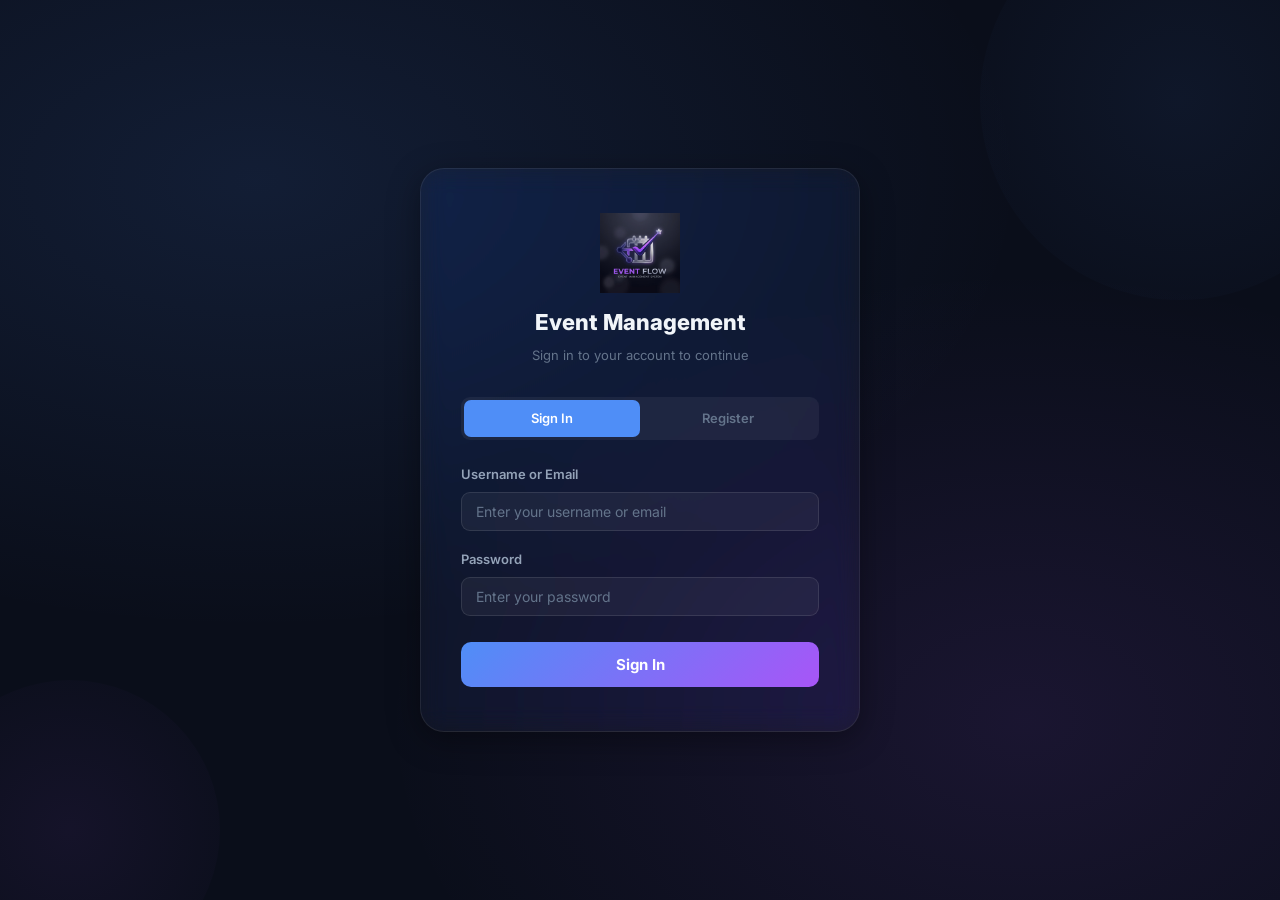
==== login.html @ 83a41660 "Initial commit: Event Management System with Flask backend, MongoDB integration, and responsive admi" ====
<!DOCTYPE html>
<html lang="en">
<head>
  <meta charset="UTF-8" />
  <meta name="viewport" content="width=device-width, initial-scale=1.0" />
  <title>Login — Event Management System</title>
  <meta name="description" content="Login to the Event Management System. Manage events, registrations, departments and more." />
  <link rel="stylesheet" href="/css/style.css" />
</head>
<body>

<div class="login-page">
  <div class="login-bg"></div>

  <!-- Animated orbs -->
  <div style="position:absolute;width:400px;height:400px;border-radius:50%;background:radial-gradient(circle,rgba(79,142,247,0.07),transparent);top:-100px;right:-100px;animation:pulse 4s ease-in-out infinite;"></div>
  <div style="position:absolute;width:300px;height:300px;border-radius:50%;background:radial-gradient(circle,rgba(168,85,247,0.07),transparent);bottom:-80px;left:-80px;animation:pulse 5s ease-in-out infinite 1s;"></div>

  <div class="login-card glass animate-slide">
    <div class="login-logo">
      <div class="logo-big floating">
        <img src="/assets/images/logo.png" alt="EMS Logo">
      </div>
      <h1>Event Management</h1>
      <p>Sign in to your account to continue</p>
    </div>

    <!-- Tabs -->
    <div class="login-tabs">
      <div class="login-tab active" id="tabLogin" onclick="switchTab('login')">Sign In</div>
      <div class="login-tab" id="tabRegister" onclick="switchTab('register')">Register</div>
    </div>

    <!-- LOGIN FORM -->
    <form id="loginForm" onsubmit="handleLogin(event)">
      <div class="form-group">
        <label class="form-label">Username or Email</label>
        <input type="text" id="loginUsername" class="form-control" placeholder="Enter your username or email" required />
      </div>
      <div class="form-group">
        <label class="form-label">Password</label>
        <input type="password" id="loginPassword" class="form-control" placeholder="Enter your password" required />
      </div>
      <button type="submit" class="login-btn" id="loginBtn">Sign In</button>

    </form>

    <!-- REGISTER FORM (hidden by default) -->
    <form id="registerForm" style="display:none;" onsubmit="handleRegister(event)">
      <div class="form-group">
        <label class="form-label">Full Name</label>
        <input type="text" id="regName" class="form-control" placeholder="Your full name" required />
      </div>
      <div class="form-row">
        <div class="form-group" style="margin-bottom:0;">
          <label class="form-label">Username</label>
          <input type="text" id="regUsername" class="form-control" placeholder="Choose a username" required />
        </div>
        <div class="form-group" style="margin-bottom:0;">
          <label class="form-label">Email</label>
          <input type="email" id="regEmail" class="form-control" placeholder="your@email.com" required />
        </div>
      </div>
      <div class="form-group" style="margin-top:18px;">
        <label class="form-label">Password</label>
        <input type="password" id="regPassword" class="form-control" placeholder="Create a password" required />
      </div>
      <div class="form-group">
        <label class="form-label">Account Type</label>
        <select id="regRole" class="form-control">
          <option value="student">Student</option>
          <option value="participant">Participant</option>
        </select>
      </div>
      <button type="submit" class="login-btn" id="registerBtn">Create Account</button>
    </form>
  </div>
</div>

<style>
@keyframes pulse { 0%,100%{transform:scale(1);opacity:0.6} 50%{transform:scale(1.1);opacity:0.9} }
</style>

<script src="/js/api.js"></script>
<script src="/js/auth.js"></script>
<script src="/js/sidebar.js"></script>
<script>
  // Redirect if already logged in
  (async () => {
    const res = await API.session();
    if (res.logged_in) {
      window.location.href = Auth.getDashboardPath(res.user.role);
    }
  })();

  function switchTab(tab) {
    const isLogin = tab === 'login';
    document.getElementById('loginForm').style.display    = isLogin ? 'block' : 'none';
    document.getElementById('registerForm').style.display = isLogin ? 'none' : 'block';
    document.getElementById('tabLogin').classList.toggle('active', isLogin);
    document.getElementById('tabRegister').classList.toggle('active', !isLogin);
  }


  async function handleLogin(e) {
    e.preventDefault();
    const btn = document.getElementById('loginBtn');
    btn.innerHTML = '<span class="loading-spinner"></span> Signing in…';
    btn.disabled = true;

    const res = await Auth.login(
      document.getElementById('loginUsername').value.trim(),
      document.getElementById('loginPassword').value
    );

    if (res.success) {
      Toast.success('Welcome back, ' + res.user.name + '!');
      setTimeout(() => {
        window.location.href = Auth.getDashboardPath(res.user.role);
      }, 600);
    } else {
      Toast.error(res.message || 'Login failed.');
      btn.innerHTML = 'Sign In';
      btn.disabled = false;
    }
  }

  async function handleRegister(e) {
    e.preventDefault();
    const btn = document.getElementById('registerBtn');
    btn.innerHTML = '<span class="loading-spinner"></span> Creating…';
    btn.disabled = true;

    const res = await API.register({
      name:     document.getElementById('regName').value.trim(),
      username: document.getElementById('regUsername').value.trim(),
      email:    document.getElementById('regEmail').value.trim(),
      password: document.getElementById('regPassword').value,
      role:     document.getElementById('regRole').value,
    });

    if (res.success) {
      Toast.success('Account created! Please log in.');
      setTimeout(() => switchTab('login'), 1200);
    } else {
      Toast.error(res.message || 'Registration failed.');
    }
    btn.innerHTML = 'Create Account';
    btn.disabled = false;
  }
</script>
</body>
</html>
---- css/style.css ----
/* =========================================
   Event Management System — Global Styles
   Premium Dark Glassmorphism Theme
   ========================================= */

@import url('https://fonts.googleapis.com/css2?family=Inter:wght@300;400;500;600;700;800&display=swap');

/* ========== CSS VARIABLES ========== */
:root {
  --bg-primary:       #0a0e1a;
  --bg-secondary:     #0f1525;
  --bg-card:          rgba(255,255,255,0.05);
  --bg-card-hover:    rgba(255,255,255,0.09);
  --glass-border:     rgba(255,255,255,0.10);
  --glass-shadow:     0 8px 32px rgba(0,0,0,0.4);

  --accent-blue:      #4f8ef7;
  --accent-purple:    #a855f7;
  --accent-green:     #22c55e;
  --accent-orange:    #f97316;
  --accent-red:       #ef4444;
  --accent-cyan:      #06b6d4;
  --accent-pink:      #ec4899;

  --text-primary:     #f1f5f9;
  --text-secondary:   #94a3b8;
  --text-muted:       #64748b;

  --sidebar-width:    260px;
  --navbar-height:    64px;

  --border-radius:    12px;
  --border-radius-lg: 20px;
  --transition:       all 0.25s cubic-bezier(0.4, 0, 0.2, 1);
}

/* ========== RESET ========== */
*, *::before, *::after { box-sizing: border-box; margin: 0; padding: 0; }
html { scroll-behavior: smooth; }
body {
  font-family: 'Inter', -apple-system, sans-serif;
  background: var(--bg-primary);
  color: var(--text-primary);
  min-height: 100vh;
  line-height: 1.6;
  overflow-x: hidden;
}
a { text-decoration: none; color: inherit; }
img { max-width: 100%; }
ul { list-style: none; }
input, textarea, select, button { font-family: inherit; }

/* ========== SCROLLBAR ========== */
::-webkit-scrollbar { width: 6px; height: 6px; }
::-webkit-scrollbar-track { background: var(--bg-secondary); }
::-webkit-scrollbar-thumb { background: var(--glass-border); border-radius: 3px; }
::-webkit-scrollbar-thumb:hover { background: var(--accent-blue); }

/* ========== LAYOUT ========== */
.app-wrapper {
  display: flex;
  min-height: 100vh;
}

/* ========== SIDEBAR ========== */
.sidebar {
  width: var(--sidebar-width);
  min-height: 100vh;
  background: var(--bg-secondary);
  border-right: 1px solid var(--glass-border);
  display: flex;
  flex-direction: column;
  position: fixed;
  top: 0; left: 0;
  z-index: 100;
  transition: var(--transition);
}
.sidebar-logo {
  padding: 24px 20px;
  border-bottom: 1px solid var(--glass-border);
  display: flex;
  align-items: center;
  gap: 12px;
}
.sidebar-logo .logo-icon {
  width: 42px; height: 42px;
  display: flex; align-items: center; justify-content: center;
  overflow: hidden;
}
.sidebar-logo .logo-icon img {
  width: 100%; height: 100%; object-fit: contain;
}
.sidebar-logo h2 {
  font-size: 16px; font-weight: 700;
  background: linear-gradient(135deg, var(--accent-blue), var(--accent-purple));
  -webkit-background-clip: text; -webkit-text-fill-color: transparent;
  line-height: 1.2;
}
.sidebar-logo span { font-size: 11px; color: var(--text-muted); font-weight: 500; }

.sidebar-nav { flex: 1; padding: 16px 12px; overflow-y: auto; }
.nav-section-title {
  font-size: 10px; font-weight: 700; letter-spacing: 1.2px;
  color: var(--text-muted); text-transform: uppercase;
  padding: 8px 8px 6px; margin-top: 12px;
}
.nav-item {
  display: flex; align-items: center; gap: 12px;
  padding: 11px 12px; border-radius: 10px;
  margin-bottom: 2px; cursor: pointer;
  color: var(--text-secondary);
  transition: var(--transition); font-size: 14px; font-weight: 500;
}
.nav-item:hover {
  background: var(--bg-card-hover);
  color: var(--text-primary);
}
.nav-item.active {
  background: linear-gradient(135deg, rgba(79,142,247,0.2), rgba(168,85,247,0.15));
  color: var(--accent-blue);
  border: 1px solid rgba(79,142,247,0.2);
}
.nav-item .nav-icon { font-size: 18px; width: 20px; text-align: center; }
.nav-item.logout-item { color: var(--accent-red); margin-top: 8px; }
.nav-item.logout-item:hover { background: rgba(239,68,68,0.1); }

.sidebar-user {
  padding: 16px 12px;
  border-top: 1px solid var(--glass-border);
  display: flex; align-items: center; gap: 10px;
}
.sidebar-user .avatar {
  width: 38px; height: 38px; border-radius: 50%;
  background: linear-gradient(135deg, var(--accent-blue), var(--accent-purple));
  display: flex; align-items: center; justify-content: center;
  font-weight: 700; font-size: 14px;
}
.sidebar-user .user-info { flex: 1; min-width: 0; }
.sidebar-user .user-name { font-size: 13px; font-weight: 600; truncate; }
.sidebar-user .user-role {
  font-size: 11px; color: var(--text-muted); text-transform: capitalize;
  background: var(--bg-card); border-radius: 4px; padding: 1px 6px;
  display: inline-block; margin-top: 1px;
}

/* ========== MAIN CONTENT ========== */
.main-content {
  margin-left: var(--sidebar-width);
  flex: 1;
  min-height: 100vh;
  display: flex;
  flex-direction: column;
}

/* ========== NAVBAR ========== */
.navbar {
  height: var(--navbar-height);
  background: rgba(15,21,37,0.8);
  backdrop-filter: blur(20px);
  border-bottom: 1px solid var(--glass-border);
  display: flex; align-items: center; justify-content: space-between;
  padding: 0 28px;
  position: sticky; top: 0; z-index: 90;
}
.navbar-left { display: flex; align-items: center; gap: 12px; }
.navbar-title { font-size: 20px; font-weight: 700; }
.navbar-subtitle { font-size: 13px; color: var(--text-muted); }
.navbar-right { display: flex; align-items: center; gap: 16px; }
.btn-menu-toggle {
  display: none; background: none; border: none;
  color: var(--text-primary); font-size: 22px; cursor: pointer;
}
.breadcrumb { display: flex; align-items: center; gap: 6px; font-size: 13px; color: var(--text-muted); }
.breadcrumb span { color: var(--accent-blue); font-weight: 600; }

/* ========== PAGE CONTENT ========== */
.page-content { padding: 28px; flex: 1; }
.page-header {
  display: flex; align-items: center; justify-content: space-between;
  margin-bottom: 28px; flex-wrap: wrap; gap: 12px;
}
.page-header h1 { font-size: 24px; font-weight: 700; }
.page-header p { font-size: 14px; color: var(--text-muted); margin-top: 2px; }

/* ========== STAT CARDS ========== */
.stats-grid {
  display: grid;
  grid-template-columns: repeat(auto-fit, minmax(200px, 1fr));
  gap: 20px;
  margin-bottom: 28px;
}
.stat-card {
  background: var(--bg-card);
  border: 1px solid var(--glass-border);
  border-radius: var(--border-radius);
  padding: 22px;
  backdrop-filter: blur(10px);
  transition: var(--transition);
  position: relative; overflow: hidden;
}
.stat-card::before {
  content: '';
  position: absolute; top: 0; left: 0; right: 0;
  height: 3px;
  background: linear-gradient(90deg, var(--card-color1, var(--accent-blue)), var(--card-color2, var(--accent-purple)));
}
.stat-card:hover {
  border-color: rgba(79,142,247,0.3);
  transform: translateY(-2px);
  box-shadow: var(--glass-shadow);
}
.stat-icon {
  font-size: 28px; margin-bottom: 12px;
  display: inline-flex; align-items: center; justify-content: center;
  width: 52px; height: 52px; border-radius: 12px;
  background: var(--bg-card-hover);
}
.stat-value { font-size: 32px; font-weight: 800; line-height: 1; margin-bottom: 4px; }
.stat-label { font-size: 13px; color: var(--text-muted); font-weight: 500; }

/* ========== CARD ========== */
.card {
  background: var(--bg-card);
  border: 1px solid var(--glass-border);
  border-radius: var(--border-radius-lg);
  padding: 24px;
  backdrop-filter: blur(10px);
}
.card-header {
  display: flex; align-items: center; justify-content: space-between;
  margin-bottom: 20px; flex-wrap: wrap; gap: 10px;
}
.card-title { font-size: 16px; font-weight: 700; }
.card-subtitle { font-size: 13px; color: var(--text-muted); margin-top: 2px; }

/* ========== GRID LAYOUTS ========== */
.grid-2 { display: grid; grid-template-columns: repeat(auto-fit, minmax(400px, 1fr)); gap: 20px; }
.grid-3 { display: grid; grid-template-columns: repeat(auto-fit, minmax(280px, 1fr)); gap: 20px; }

/* ========== BUTTONS ========== */
.btn {
  display: inline-flex; align-items: center; gap: 8px;
  padding: 9px 18px; border-radius: 9px;
  font-size: 14px; font-weight: 600; cursor: pointer;
  border: none; transition: var(--transition); white-space: nowrap;
}
.btn-primary {
  background: linear-gradient(135deg, var(--accent-blue), var(--accent-purple));
  color: #fff;
}
.btn-primary:hover { opacity: 0.9; transform: translateY(-1px); box-shadow: 0 4px 20px rgba(79,142,247,0.35); }
.btn-secondary {
  background: var(--bg-card);
  border: 1px solid var(--glass-border);
  color: var(--text-primary);
}
.btn-secondary:hover { background: var(--bg-card-hover); }
.btn-danger { background: rgba(239,68,68,0.15); border: 1px solid rgba(239,68,68,0.3); color: var(--accent-red); }
.btn-danger:hover { background: rgba(239,68,68,0.25); }
.btn-success { background: rgba(34,197,94,0.15); border: 1px solid rgba(34,197,94,0.3); color: var(--accent-green); }
.btn-success:hover { background: rgba(34,197,94,0.25); }
.btn-sm { padding: 6px 12px; font-size: 12px; border-radius: 7px; }
.btn-icon { padding: 8px; border-radius: 8px; }

/* ========== TABLE ========== */
.table-container { overflow-x: auto; border-radius: 12px; }
table { width: 100%; border-collapse: collapse; font-size: 14px; }
thead tr { border-bottom: 1px solid var(--glass-border); }
thead th {
  padding: 12px 16px; text-align: left;
  font-size: 12px; font-weight: 700; letter-spacing: 0.5px;
  color: var(--text-muted); text-transform: uppercase; white-space: nowrap;
}
tbody tr {
  border-bottom: 1px solid rgba(255,255,255,0.04);
  transition: var(--transition);
}
tbody tr:hover { background: var(--bg-card-hover); }
tbody td { padding: 14px 16px; color: var(--text-secondary); }
.td-name { color: var(--text-primary); font-weight: 600; }
.td-actions { display: flex; gap: 6px; }
.empty-state {
  text-align: center; padding: 48px 24px; color: var(--text-muted);
}
.empty-state .empty-icon { font-size: 48px; margin-bottom: 12px; }

/* ========== BADGES ========== */
.badge {
  display: inline-flex; align-items: center; gap: 4px;
  padding: 3px 10px; border-radius: 20px;
  font-size: 11px; font-weight: 700; letter-spacing: 0.3px;
}
.badge-blue    { background: rgba(79,142,247,0.15); color: var(--accent-blue); }
.badge-green   { background: rgba(34,197,94,0.15);  color: var(--accent-green); }
.badge-orange  { background: rgba(249,115,22,0.15); color: var(--accent-orange); }
.badge-red     { background: rgba(239,68,68,0.15);  color: var(--accent-red); }
.badge-purple  { background: rgba(168,85,247,0.15); color: var(--accent-purple); }
.badge-cyan    { background: rgba(6,182,212,0.15);  color: var(--accent-cyan); }

/* ========== FORMS ========== */
.form-group { margin-bottom: 18px; }
.form-label { display: block; font-size: 13px; font-weight: 600; margin-bottom: 7px; color: var(--text-secondary); }
.form-control {
  width: 100%; padding: 10px 14px;
  background: rgba(255,255,255,0.05);
  border: 1px solid var(--glass-border);
  border-radius: 9px; color: var(--text-primary);
  font-size: 14px; transition: var(--transition);
}
.form-control:focus {
  outline: none;
  border-color: var(--accent-blue);
  box-shadow: 0 0 0 3px rgba(79,142,247,0.15);
}
.form-control::placeholder { color: var(--text-muted); }
.form-control option { background: var(--bg-secondary); }
.form-row { display: grid; grid-template-columns: 1fr 1fr; gap: 16px; }

/* ========== MODAL ========== */
.modal-overlay {
  position: fixed; inset: 0;
  background: rgba(0,0,0,0.6);
  backdrop-filter: blur(4px);
  display: flex; align-items: center; justify-content: center;
  z-index: 200; opacity: 0; pointer-events: none;
  transition: var(--transition);
}
.modal-overlay.active { opacity: 1; pointer-events: all; }
.modal {
  background: var(--bg-secondary);
  border: 1px solid var(--glass-border);
  border-radius: var(--border-radius-lg);
  padding: 28px; width: 100%; max-width: 540px;
  max-height: 90vh; overflow-y: auto;
  transform: translateY(20px) scale(0.97);
  transition: var(--transition);
}
.modal-overlay.active .modal { transform: translateY(0) scale(1); }
.modal-header {
  display: flex; align-items: center; justify-content: space-between;
  margin-bottom: 24px;
}
.modal-title { font-size: 18px; font-weight: 700; }
.modal-close {
  background: none; border: none; color: var(--text-muted);
  font-size: 22px; cursor: pointer; line-height: 1;
  transition: var(--transition);
}
.modal-close:hover { color: var(--text-primary); }
.modal-footer { display: flex; gap: 10px; justify-content: flex-end; margin-top: 24px; }

/* ========== SEARCH & FILTER BAR ========== */
.toolbar {
  display: flex; align-items: center; gap: 12px;
  margin-bottom: 20px; flex-wrap: wrap;
}
.search-box {
  position: relative; flex: 1; min-width: 200px; max-width: 320px;
}
.search-box .search-icon {
  position: absolute; left: 12px; top: 50%; transform: translateY(-50%);
  color: var(--text-muted); font-size: 16px;
}
.search-box input {
  padding-left: 38px; width: 100%;
}

/* ========== TOAST ========== */
.toast-container {
  position: fixed; bottom: 24px; right: 24px;
  display: flex; flex-direction: column; gap: 10px;
  z-index: 999;
}
.toast {
  background: var(--bg-secondary);
  border: 1px solid var(--glass-border);
  border-radius: 10px;
  padding: 14px 18px;
  display: flex; align-items: center; gap: 12px;
  min-width: 280px; max-width: 360px;
  box-shadow: 0 8px 32px rgba(0,0,0,0.4);
  animation: slideIn 0.3s ease;
  font-size: 14px; font-weight: 500;
}
.toast.success { border-left: 4px solid var(--accent-green); }
.toast.error   { border-left: 4px solid var(--accent-red); }
.toast.info    { border-left: 4px solid var(--accent-blue); }
@keyframes slideIn { from { transform: translateX(100%); opacity: 0; } to { transform: translateX(0); opacity: 1; } }
@keyframes fadeOut { to { opacity: 0; transform: translateX(100%); } }

/* ========== CHART WRAPPER ========== */
.chart-wrapper { position: relative; width: 100%; }

/* ========== LOGIN PAGE ========== */
.login-page {
  min-height: 100vh;
  display: flex; align-items: center; justify-content: center;
  background: var(--bg-primary);
  position: relative; overflow: hidden;
}
.login-bg {
  position: absolute; inset: 0;
  background:
    radial-gradient(ellipse 60% 50% at 20% 20%, rgba(79,142,247,0.12), transparent),
    radial-gradient(ellipse 50% 50% at 80% 80%, rgba(168,85,247,0.10), transparent);
}
.login-card {
  position: relative;
  background: rgba(15,21,37,0.8);
  border: 1px solid var(--glass-border);
  border-radius: 24px;
  padding: 44px 40px;
  width: 100%; max-width: 440px;
  backdrop-filter: blur(20px);
  box-shadow: var(--glass-shadow);
}
.login-logo {
  text-align: center; margin-bottom: 32px;
}
.login-logo .logo-big {
  width: 80px; height: 80px;
  display: inline-flex; align-items: center; justify-content: center;
  margin-bottom: 12px;
}
.login-logo .logo-big img {
  width: 100%; height: 100%; object-fit: contain;
}
.login-logo h1 { font-size: 22px; font-weight: 800; }
.login-logo p { font-size: 13px; color: var(--text-muted); margin-top: 4px; }
.login-tabs {
  display: flex; gap: 0; background: var(--bg-card);
  border-radius: 9px; padding: 3px; margin-bottom: 24px;
}
.login-tab {
  flex: 1; padding: 8px; border-radius: 7px;
  text-align: center; font-size: 13px; font-weight: 600;
  cursor: pointer; color: var(--text-muted); transition: var(--transition);
}
.login-tab.active { background: var(--accent-blue); color: #fff; }
.login-btn {
  width: 100%; padding: 13px; border-radius: 10px;
  background: linear-gradient(135deg, var(--accent-blue), var(--accent-purple));
  color: #fff; font-size: 15px; font-weight: 700; border: none;
  cursor: pointer; transition: var(--transition); margin-top: 8px;
}
.login-btn:hover { opacity: 0.9; transform: translateY(-1px); box-shadow: 0 8px 24px rgba(79,142,247,0.35); }
.login-divider {
  text-align: center; color: var(--text-muted); font-size: 12px;
  margin: 16px 0; position: relative;
}
.login-divider::before, .login-divider::after {
  content: ''; position: absolute; top: 50%; height: 1px;
  width: 42%; background: var(--glass-border);
}
.login-divider::before { left: 0; }
.login-divider::after { right: 0; }
.register-link a { color: var(--accent-blue); font-weight: 600; }

/* ========== ANIMATIONS ========== */
@keyframes fadeIn { from { opacity: 0; } to { opacity: 1; } }
@keyframes slideUp { from { transform: translateY(20px); opacity: 0; } to { transform: translateY(0); opacity: 1; } }
@keyframes float { 0%, 100% { transform: translateY(0); } 50% { transform: translateY(-10px); } }
@keyframes pulseGlow { 0%, 100% { opacity: 0.5; transform: scale(1); } 50% { opacity: 0.8; transform: scale(1.05); } }

.animate-fade { animation: fadeIn 0.6s ease forwards; }
.animate-slide { animation: slideUp 0.6s ease forwards; }
.floating { animation: float 3s ease-in-out infinite; }

/* Enhanced Glass Effect */
.glass {
  background: rgba(255, 255, 255, 0.03);
  backdrop-filter: blur(12px) saturate(180%);
  border: 1px solid rgba(255, 255, 255, 0.08);
  box-shadow: 0 8px 32px 0 rgba(0, 0, 0, 0.37);
}

.glass:hover {
  background: rgba(255, 255, 255, 0.06);
  border-color: rgba(255, 255, 255, 0.2);
}

/* ========== LOADING ========== */
.loading-spinner {
  display: inline-block; width: 20px; height: 20px;
  border: 3px solid rgba(255,255,255,0.2);
  border-top-color: #fff; border-radius: 50%;
  animation: spin 0.8s linear infinite;
}
@keyframes spin { to { transform: rotate(360deg); } }
.page-loader {
  display: flex; align-items: center; justify-content: center;
  min-height: 200px; color: var(--text-muted); gap: 12px;
}

/* ========== EVENT CARDS ========== */
.events-grid { display: grid; grid-template-columns: repeat(auto-fill, minmax(300px, 1fr)); gap: 20px; }
.event-card {
  background: var(--bg-card);
  border: 1px solid var(--glass-border);
  border-radius: var(--border-radius);
  padding: 20px; transition: var(--transition);
  position: relative; overflow: hidden;
}
.event-card::after {
  content: '';
  position: absolute; top: 0; right: 0;
  width: 120px; height: 120px;
  background: radial-gradient(circle, rgba(79,142,247,0.08), transparent);
  border-radius: 50%;
}
.event-card:hover { border-color: rgba(79,142,247,0.3); transform: translateY(-2px); box-shadow: var(--glass-shadow); }
.event-card-header { display: flex; align-items: flex-start; justify-content: space-between; margin-bottom: 12px; }
.event-date-badge {
  background: var(--bg-card-hover);
  border-radius: 8px; padding: 6px 10px;
  text-align: center; min-width: 50px;
}
.event-date-badge .day { font-size: 22px; font-weight: 800; line-height: 1; }
.event-date-badge .month { font-size: 10px; font-weight: 600; color: var(--accent-blue); text-transform: uppercase; }
.event-title { font-size: 16px; font-weight: 700; margin-bottom: 6px; }
.event-meta { display: flex; flex-direction: column; gap: 4px; margin-bottom: 14px; }
.event-meta-item { display: flex; align-items: center; gap: 6px; font-size: 12px; color: var(--text-muted); }
.event-footer { display: flex; align-items: center; justify-content: space-between; flex-wrap: wrap; gap: 8px; }
.capacity-bar { margin-top: 10px; }
.capacity-bar-track {
  height: 4px; background: var(--bg-card-hover);
  border-radius: 2px; overflow: hidden;
}
.capacity-bar-fill {
  height: 100%; border-radius: 2px;
  background: linear-gradient(90deg, var(--accent-blue), var(--accent-purple));
  transition: width 0.5s ease;
}

/* ========== RESPONSIVE ========== */
@media (max-width: 1024px) {
  .form-row { grid-template-columns: 1fr; }
}
@media (max-width: 768px) {
  .sidebar { transform: translateX(-100%); }
  .sidebar.open { transform: translateX(0); }
  .sidebar-overlay {
    display: none; position: fixed; inset: 0;
    background: rgba(0,0,0,0.5); z-index: 99;
  }
  .sidebar.open ~ .sidebar-overlay { display: block; }
  .main-content { margin-left: 0; }
  .btn-menu-toggle { display: block; }
  .page-content { padding: 16px; }
  .stats-grid { grid-template-columns: 1fr 1fr; }
  .grid-2 { grid-template-columns: 1fr; }
  .modal { margin: 16px; max-width: calc(100% - 32px); }
}
@media (max-width: 480px) {
  .stats-grid { grid-template-columns: 1fr; }
  .login-card { padding: 28px 20px; }
}
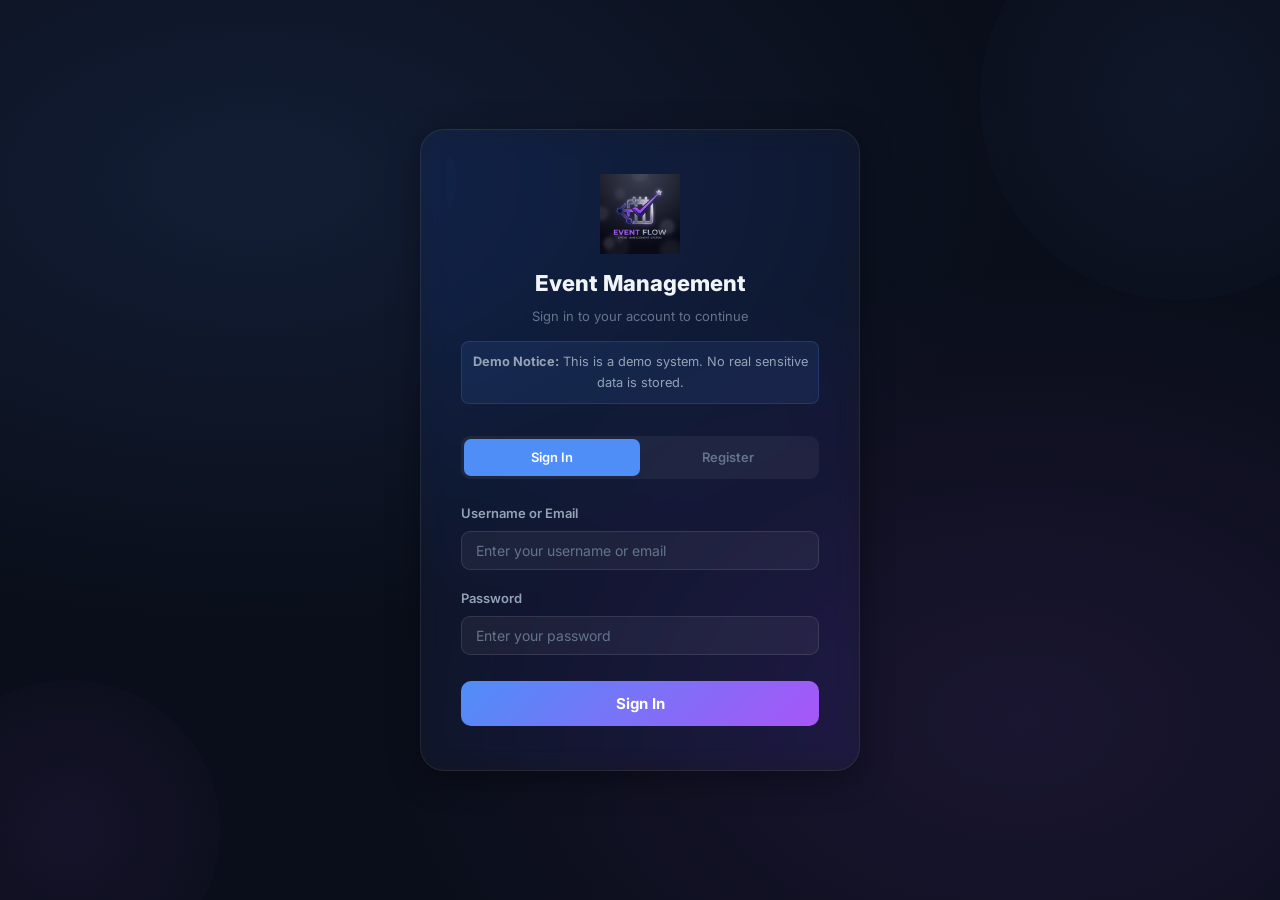
==== commit 56654ca7: "COMMIT 4" ====
--- a/login.html
+++ b/login.html
@@ -23,6 +23,9 @@
       </div>
       <h1>Event Management</h1>
       <p>Sign in to your account to continue</p>
+      <div style="margin-top: 15px; padding: 10px; background: rgba(79, 142, 247, 0.1); border-radius: 8px; font-size: 0.8rem; color: #94a3b8; border: 1px solid rgba(79, 142, 247, 0.2);">
+        <strong>Demo Notice:</strong> This is a demo system. No real sensitive data is stored.
+      </div>
     </div>
 
     <!-- Tabs -->
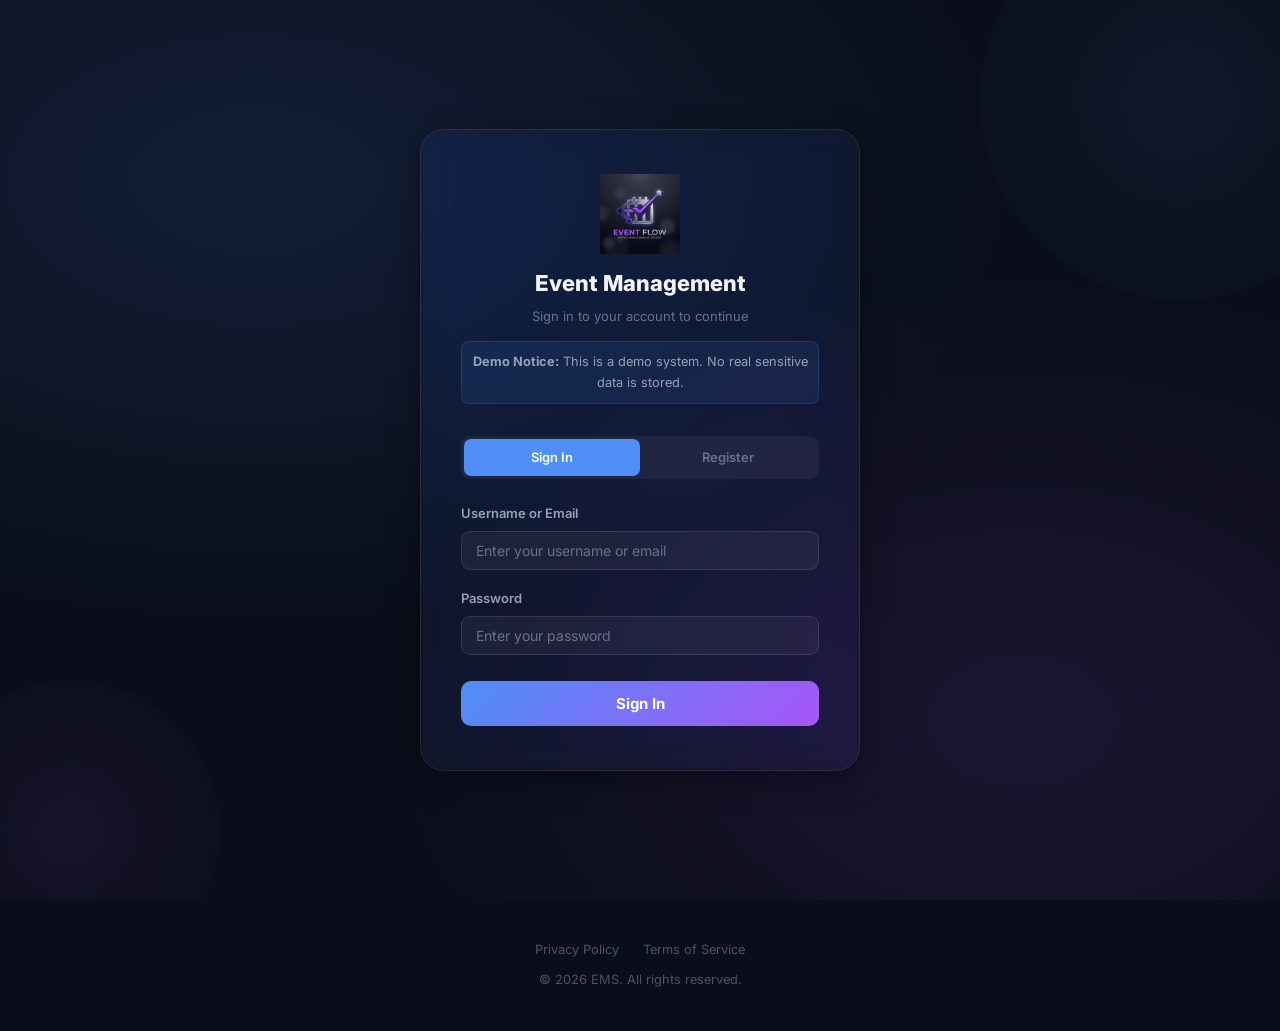
==== commit e1b03879: "commit7" ====
--- a/login.html
+++ b/login.html
@@ -4,7 +4,10 @@
   <meta charset="UTF-8" />
   <meta name="viewport" content="width=device-width, initial-scale=1.0" />
   <title>Login — Event Management System</title>
-  <meta name="description" content="Login to the Event Management System. Manage events, registrations, departments and more." />
+  <meta name="description" content="Official Event Management System for university events. Secure login for students and staff." />
+  <meta property="og:title" content="Event Management System" />
+  <meta property="og:description" content="Securely manage and register for university events." />
+  <meta property="og:type" content="website" />
   <link rel="stylesheet" href="/css/style.css" />
 </head>
 <body>
@@ -84,6 +87,14 @@
 @keyframes pulse { 0%,100%{transform:scale(1);opacity:0.6} 50%{transform:scale(1.1);opacity:0.9} }
 </style>
 
+<footer style="margin-top: 40px; padding-bottom: 40px; text-align: center; color: #475569; font-size: 0.8rem;">
+  <div style="margin-bottom: 10px;">
+    <a href="#" style="color: #475569; text-decoration: none; margin: 0 10px;">Privacy Policy</a>
+    <a href="#" style="color: #475569; text-decoration: none; margin: 0 10px;">Terms of Service</a>
+  </div>
+  <p>&copy; 2026 EMS. All rights reserved.</p>
+</footer>
+
 <script src="/js/api.js"></script>
 <script src="/js/auth.js"></script>
 <script src="/js/sidebar.js"></script>
